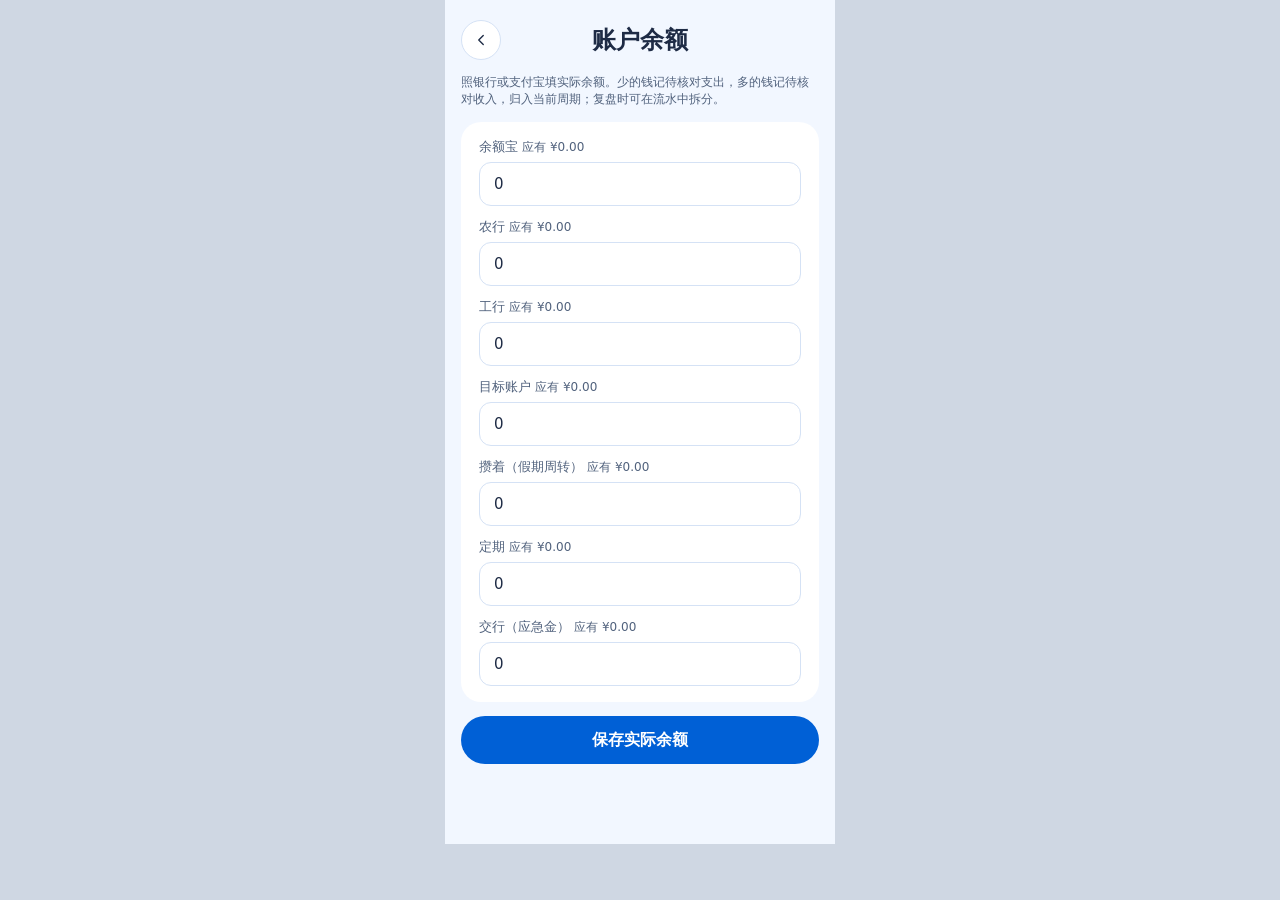
==== pages/accounts.html @ 4bf34e0a "发布记账试用版 v3：安全升级、假期周转、账户对账与订阅自动记账" ====
<!doctype html>
<html lang="zh-CN"><head><meta charset="utf-8"><meta name="viewport" content="width=device-width, initial-scale=1, viewport-fit=cover"><title>账户余额</title><link rel="manifest" href="../manifest.webmanifest"><link rel="stylesheet" href="../css/app.css"></head>
<body><div class="phone"><div class="scroll" id="scroll"></div></div>
<script src="../js/calc.js"></script><script src="../js/store.js"></script><script src="../js/ui.js"></script>
<script>
(function () {
  var root = document.getElementById('scroll');
  function render() {
    var s = Store.state(), cycle = Calc.deriveCycle(s);
    var keys = Object.keys(s.accounts).concat(['jiaohang']);
    root.innerHTML = '<div class="topbar topbar--center"><a class="icon-btn" href="more.html" aria-label="返回">' + UI.icon('left', 18) + '</a><h1>账户余额</h1><span style="width:40px"></span></div>' +
      '<div class="hint">照银行或支付宝填实际余额。少的钱记待核对支出，多的钱记待核对收入，归入当前周期；复盘时可在流水中拆分。</div>' +
      '<section class="card">' + keys.map(function (key) {
        var expected = key === 'abc' ? Calc.expectedAbcBalance(s, cycle.key) : key === 'yuebao' ? Calc.expectedYuebaoBalance(s, cycle.key) : Store.accountBalance(s, key);
        return '<div class="field"><label for="balance-' + key + '">' + UI.esc(Calc.accountName(key)) + ' <span class="hint">应有 ' + UI.money(expected) + '</span></label><input class="input" id="balance-' + key + '" data-account="' + key + '" inputmode="decimal" value="' + expected + '"></div>';
      }).join('') + '</section><button class="btn btn--block" id="saveBalances">保存实际余额</button>';
    UI.on(root, '#saveBalances', 'click', function () {
      try {
        var values = {};
        UI.$$('[data-account]', root).forEach(function (el) {
          if (el.value.trim() === '' || !isFinite(Number(el.value)) || Number(el.value) < 0) throw new Error('请填写不小于 0 的实际余额');
          values[el.getAttribute('data-account')] = Number(el.value);
        });
        var result = Store.reconcileAccountBalances(values);
        if (!Store.lastWriteOk()) return;
        UI.toast(result.entries.length ? '已按实际余额更新，新增 ' + result.entries.length + ' 笔待核对流水' : '余额一致，未新增流水');
        render();
      } catch (e) { UI.toast(e.message); }
    });
  }
  render();
})();
</script></body></html>
---- css/app.css ----
/*!
 * app.css —— 全局样式
 * 配色与圆角照「界面示意」的 9 个 HTML 提取：浅蓝底 #F2F7FF、白卡、浅蓝小格 #E8F1FF。
 */

:root {
  --bg: #F2F7FF;
  --card: #FFFFFF;
  --blue: #0060D6;
  --blue-dark: #004BA8;
  --blue-100: #E8F1FF;
  --blue-150: #DCEBFF;
  --blue-300: #6FA6EC;
  --line: #D5E2F5;
  --line-soft: #EDF2FA;
  --ink: #1E2B45;
  --ink-2: #51627D;
  --ink-3: #9AA9C0;
  --green: #DDF3E4;
  --green-ink: #1F6B3A;
  --orange: #C2620C;
  --orange-bg: #FFF4E5;
  --orange-ink: #8A4B08;
  --orange-chip: #FFE8D6;
  --purple: #463AA2;
  --purple-bg: #ECE8FB;
  --purple-ink: #3B2F86;
  --red: #B42318;
  --desk: #CFD7E3;
  --sheet: #5A6780;
}

* { box-sizing: border-box; -webkit-tap-highlight-color: transparent; }

html { background: var(--desk); }

body {
  margin: 0;
  display: flex;
  justify-content: center;
  font-family: 'Noto Sans SC', -apple-system, BlinkMacSystemFont, 'PingFang SC',
    'Hiragino Sans GB', 'Microsoft YaHei', system-ui, sans-serif;
  color: var(--ink);
  font-variant-numeric: tabular-nums;
}

a { color: var(--blue); text-decoration: none; }
a:hover { color: var(--blue-dark); }

.phone {
  width: 390px;
  height: 844px;
  background: var(--bg);
  display: flex;
  flex-direction: column;
  overflow: hidden;
  position: relative;
}

.phone--tall { height: auto; min-height: 844px; overflow: visible; }

.scroll {
  flex: 1;
  display: flex;
  flex-direction: column;
  gap: 14px;
  padding: 20px 16px 14px;
  min-height: 0;
  overflow-y: auto;
}

.scroll--tight { gap: 12px; }

/* ---------- 顶栏 ---------- */
.topbar {
  display: flex;
  justify-content: space-between;
  align-items: flex-end;
  gap: 10px;
}
.topbar--center { align-items: center; }
/* 日期和星期必须在同一行，不能折行（第 5 节） */
.topbar h1 { margin: 0; font-size: 24px; font-weight: 700; display: flex; align-items: baseline; gap: 8px; flex-wrap: nowrap; white-space: nowrap; min-width: 0; }
.topbar h1 .sub { font-size: 18px; font-weight: 500; color: var(--ink-2); white-space: nowrap; }
/* 日期占位太宽时右侧胶囊让位 */
.topbar { gap: 8px; }
.topbar .pill { flex-shrink: 1; overflow: hidden; text-overflow: ellipsis; }

/* 首页顶部：日期一行、周期胶囊单独一行，不被截断也不压住日期 */
.topbar--stack { flex-wrap: wrap; }
.topbar--stack h1 { flex: 1 1 auto; }
.topbar--stack .pill--row {
  flex: 0 0 auto;
  align-self: flex-start;
  white-space: nowrap;
  overflow: visible;
  max-width: 100%;
}
.topbar h2 { margin: 0; font-size: 20px; font-weight: 700; }

.pill {
  font-size: 12px;
  color: var(--ink);
  background: var(--card);
  border: 1px solid var(--line);
  border-radius: 999px;
  padding: 6px 12px;
  white-space: nowrap;
}

/* ---------- 卡片 ---------- */
.card {
  background: var(--card);
  border-radius: 20px;
  padding: 16px 18px;
  display: flex;
  flex-direction: column;
  gap: 12px;
}
.card--flush { padding: 4px 16px; gap: 0; }
.card--tight { padding: 12px 16px; gap: 8px; }

.card-label { font-size: 13px; color: var(--ink-2); }
.card-value { font-size: 40px; font-weight: 700; line-height: 1.15; margin-top: 2px; }
.card-value--md { font-size: 30px; }
.card-value--sm { font-size: 17px; }
.card-sub { font-size: 13px; color: var(--ink-2); margin-top: 2px; }

.section-title { font-size: 14px; font-weight: 700; }
.section-note { font-size: 12px; color: var(--ink-2); }

/* ---------- 三格小卡 ---------- */
.grid3 { display: grid; grid-template-columns: repeat(3, minmax(0, 1fr)); gap: 8px; }
.grid2 { display: grid; grid-template-columns: repeat(2, minmax(0, 1fr)); gap: 8px; }
.tile { background: var(--blue-100); border-radius: 14px; padding: 10px 12px; min-width: 0; }
.tile .k { font-size: 12px; color: var(--ink-2); }
.tile .v { font-size: 17px; font-weight: 700; margin-top: 2px; }
/* 数字太长时不能折行（第 4 条：剩 ¥400.00 要一行显示） */
.tile .v { white-space: nowrap; overflow: hidden; text-overflow: ellipsis; }
.tile__p { font-size: 12px; font-weight: 400; color: var(--ink-2); margin-right: 2px; }
/* 三个小格太窄时字号收一点 */
.grid3 > .tile .v { font-size: 16px; }
/* 吃饭那行小字也收紧，保证一行显示 */
.card-sub--tight { font-size: 13px; white-space: nowrap; overflow: hidden; text-overflow: ellipsis; }

/* ---------- 预警 ---------- */
.alert-box {
  background: var(--orange-bg);
  border-radius: 16px;
  padding: 12px 14px;
  display: flex;
  flex-direction: column;
  gap: 6px;
}
.alert-box__title { font-size: 13px; font-weight: 700; color: var(--orange-ink); }
.alert-row { display: flex; gap: 8px; align-items: baseline; font-size: 14px; color: #5C3205; }
.alert-row__dot {
  width: 6px; height: 6px; border-radius: 3px; background: var(--orange);
  flex-shrink: 0; transform: translateY(-2px);
}
.alert-row--info { color: var(--ink-2); }
.alert-row--info .alert-row__dot { background: var(--ink-3); }
/* 可点的预警行（备份提醒）：做成整行可点，带下划线提示 */
.alert-row--tappable {
  display: flex; width: 100%; text-align: left; background: none; border: none;
  padding: 4px 0; margin: 0; font: inherit; color: inherit; cursor: pointer;
  text-decoration: underline; text-underline-offset: 3px;
}
.alert-row--tappable:active { opacity: .6; }

/* ---------- 按钮 ---------- */
.btn {
  height: 48px;
  border-radius: 999px;
  border: none;
  background: var(--blue);
  color: #fff;
  font-family: inherit;
  font-size: 16px;
  font-weight: 700;
  display: inline-flex;
  align-items: center;
  justify-content: center;
  gap: 8px;
  cursor: pointer;
  padding: 0 18px;
}
.btn--lg { height: 54px; font-size: 17px; box-shadow: 0 6px 16px rgba(0, 96, 214, 0.25); }
.btn--outline { background: var(--card); border: 1.5px solid var(--blue); color: var(--blue); }
.btn--muted { background: var(--card); border: 1.5px solid var(--line); color: var(--ink-2); }
.btn--danger { background: var(--card); border: 1.5px solid var(--red); color: var(--red); }
.btn--sm { height: 36px; font-size: 13px; padding: 0 14px; }
.btn--block { width: 100%; }
.btn--purple { background: var(--card); border: 1.5px solid var(--purple); color: var(--purple); }
.btn[disabled] { opacity: 0.45; cursor: not-allowed; }

.btn-row { display: flex; gap: 10px; }
.btn-row > .btn { flex: 1; }

.icon-btn {
  width: 40px; height: 40px; border-radius: 999px;
  border: 1px solid var(--line); background: var(--card); color: var(--ink);
  display: inline-flex; align-items: center; justify-content: center;
  cursor: pointer; flex-shrink: 0; text-decoration: none;
}
.icon-btn--flat { border: none; background: var(--bg); }
.icon-btn--sm { width: 36px; height: 36px; }

/* ---------- 分段控件 ---------- */
.seg { display: grid; grid-template-columns: repeat(2, minmax(0, 1fr)); gap: 4px; background: var(--bg); border-radius: 999px; padding: 4px; }
.seg button {
  height: 38px; border-radius: 999px; border: none; background: transparent;
  color: var(--ink-2); font-family: inherit; font-size: 14px; font-weight: 500; cursor: pointer;
}
.seg button[aria-pressed="true"] { background: var(--card); color: var(--blue); font-weight: 700; box-shadow: 0 1px 4px rgba(30, 43, 69, 0.12); }

/* ---------- 胶囊组 ---------- */
.chips { display: flex; flex-wrap: wrap; gap: 6px; }
.chips--box { background: var(--bg); border-radius: 14px; padding: 8px; }
.chip {
  height: 36px; padding: 0 14px; border-radius: 999px;
  border: 1px solid var(--line); background: var(--card); color: var(--ink);
  font-family: inherit; font-size: 14px; cursor: pointer;
  display: inline-flex; align-items: center;
}
.chip[aria-pressed="true"] { background: var(--blue); border-color: var(--blue); color: #fff; font-weight: 700; }
.chips--sub .chip[aria-pressed="true"] { background: #1E4F8F; border-color: #1E4F8F; }

.tag {
  font-size: 11px; border-radius: 999px; padding: 3px 9px;
  background: var(--blue-100); color: #1E4F8F; white-space: nowrap;
  display: inline-flex; align-items: center;
}
.tag--ok { background: var(--green); color: var(--green-ink); }
.tag--muted { background: var(--bg); color: var(--ink-2); }
.tag--warn { background: var(--orange-chip); color: var(--orange); }
.tag--purple { background: var(--purple-bg); color: var(--purple-ink); }
.tag--wide { width: 54px; justify-content: center; }

/* ---------- 表单 ---------- */
.field { display: flex; flex-direction: column; gap: 6px; min-width: 0; }
/* 标签不能竖着一个字一行：整行显示，放不下时横向省略 */
.field > label, .field-label {
  font-size: 13px; color: var(--ink-2);
  white-space: nowrap; overflow: hidden; text-overflow: ellipsis;
}
.input {
  height: 44px; border-radius: 12px; border: 1px solid var(--line);
  padding: 0 14px; font-family: inherit; font-size: 15px;
  color: var(--ink); background: var(--card); width: 100%;
}
.input--right { text-align: right; background: var(--bg); height: 38px; border-radius: 10px; font-size: 15px; }
.input--num { font-weight: 700; }
select.input { appearance: none; }
.amount-row {
  display: flex; align-items: baseline; gap: 6px;
  border-bottom: 2px solid var(--blue); padding-bottom: 6px;
}
.amount-row .cur { font-size: 28px; font-weight: 700; color: var(--ink-2); }
.amount-row input {
  flex: 1; min-width: 0; border: none; outline: none; background: transparent;
  font-family: inherit; font-size: 40px; font-weight: 700; color: var(--ink); padding: 0;
}

.row-between { display: flex; align-items: center; justify-content: space-between; gap: 12px; }
.row-between + .row-between { border-top: 1px solid var(--line-soft); }

/* 开关 */
.switch {
  width: 52px; height: 30px; border-radius: 999px; border: none;
  background: var(--line); position: relative; cursor: pointer; padding: 0; flex-shrink: 0;
}
.switch[aria-checked="true"] { background: var(--blue); }
.switch span {
  position: absolute; top: 3px; left: 3px; width: 24px; height: 24px;
  border-radius: 12px; background: #fff; box-shadow: 0 1px 3px rgba(30, 43, 69, 0.25);
  transition: left .15s;
}
.switch[aria-checked="true"] span { left: 25px; }

/* ---------- 设置分组 ---------- */
.group { display: flex; flex-direction: column; gap: 6px; }
.group > h2 { margin: 0; padding: 0 4px; font-size: 13px; font-weight: 700; color: var(--ink-2); }
.group .card { border-radius: 18px; padding: 4px 16px; gap: 0; }
.group .row-between { padding: 8px 0; }
.group .row-between label { font-size: 15px; }
.hint { font-size: 12px; color: var(--ink-2); }

/* ---------- 底部导航 ---------- */
.nav {
  height: 72px; flex-shrink: 0;
  padding: 6px 8px 10px;
  background: var(--card);
  border-top: 1px solid var(--line);
  display: grid;
  grid-template-columns: repeat(5, minmax(0, 1fr));
  gap: 4px;
}
.nav a {
  display: flex; flex-direction: column; align-items: center; justify-content: center;
  gap: 3px; text-decoration: none; color: var(--ink-2);
  border-radius: 14px; font-size: 11px; font-weight: 500;
}
.nav a.on { color: var(--blue); background: var(--blue-100); font-weight: 700; }

/* ---------- 弹出页（底部抽屉） ---------- */
.sheet-mask {
  position: absolute; inset: 0;
  background: var(--sheet);
  display: flex; flex-direction: column;
  z-index: 20;
}
.sheet-mask--short { padding-top: 56px; }
.sheet-mask--mid { padding-top: 120px; }
.sheet {
  flex: 1; background: var(--card); border-radius: 24px 24px 0 0;
  padding: 10px 18px 18px;
  display: flex; flex-direction: column; gap: 16px;
  min-height: 0; overflow-y: auto;
}
.sheet-grip { width: 40px; height: 4px; border-radius: 2px; background: var(--line); align-self: center; flex-shrink: 0; }
.sheet-actions { display: flex; flex-direction: column; gap: 10px; margin-top: auto; }

/* ---------- 排表列表 ---------- */
.list-box {
  height: 158px; overflow-y: auto;
  display: flex; flex-direction: column;
  border-radius: 12px;
}
.item-row {
  display: flex; align-items: center; gap: 10px;
  min-height: 44px; border-bottom: 1px solid var(--line-soft);
}
.item-row:last-child { border-bottom: none; }
.item-row__name { flex: 1; font-size: 15px; min-width: 0; overflow: hidden; text-overflow: ellipsis; white-space: nowrap; }
.item-row__amt { font-size: 15px; font-weight: 700; }
.item-row__edit {
  width: 36px; height: 36px; border-radius: 999px; background: var(--bg); color: var(--blue);
  display: inline-flex; align-items: center; justify-content: center; flex-shrink: 0;
  border: none; cursor: pointer;
}
.item-row__pin {
  width: 36px; height: 36px; border: none; background: transparent; color: var(--ink-3);
  display: inline-flex; align-items: center; justify-content: center; cursor: pointer; flex-shrink: 0;
}
.item-row__pin.on { color: var(--blue); }

/* ---------- 柱状图 ---------- */
/* grid-template-columns 由 UI.barChart 按周期数内联下发（界面示意 03 的写法）。
   这里的兜底值保证即使内联缺失也保持横向并排，绝不纵向堆叠压住下面的排定项列表。 */
/* 柱状图：柱子和虚线都用 absolute + bottom 定位，共用一个基线。
   数字标签也绝对定位，不参与 flex 布局 —— 否则数字+柱子+gap 会超出容器，
   flex-end 把柱子顶上去，和虚线错位。
   容器不加 border：border 会让 content box 底与 padding box 底差 1px，
   加上 subpixel 取整，柱顶和虚线能差出近 1px。底线用 bar-labels 的 border 画。 */
.bars { display: grid; grid-template-columns: repeat(6, minmax(0, 1fr)); gap: 6px; position: relative; }
.bars__line { position: absolute; left: 0; right: 0; border-top: 1px dashed var(--orange); }
/* 0 线：柱子从这条线往上/往下长。有负数时才画 */
.bars__zero { position: absolute; left: 0; right: 0; border-top: 1px solid #C2410C; opacity: .5; }
.bar { position: relative; min-width: 0; }
.bar__n { position: absolute; left: 0; right: 0; text-align: center; font-size: 10px; color: var(--ink-2); }
.bar__n.low { color: #9A3412; font-weight: 700; }
/* 负数：付不齐排定项，最重要的预警，红色 */
.bar__n.neg { color: #B91C1C; font-weight: 700; font-size: 11px; }
/* 负柱子够高时，标签内嵌在柱子里（白字，不被 0 线遮） */
.bar__n.neg--in { color: #fff; font-size: 10px; }
/* 柱子不加 min-height：正负比例尺要一致，加了保底就把比例 distort 了。
   负数很小时（-38 对 2105）柱子只有 1.4px，靠 0 线上方的红色标签传达。 */
.bar__b { position: absolute; left: 0; right: 0; bottom: 0; width: 100%; border-radius: 4px 4px 0 0; background: var(--blue-300); }
.bar__b.low { background: var(--orange); }
/* 负数柱子在 0 线之下，圆角翻到下面 */
.bar__b.neg { background: #DC2626; border-radius: 0 0 4px 4px; }
.bar-labels { display: grid; gap: 6px; font-size: 11px; color: var(--ink-2); text-align: center; margin-top: 4px; border-top: 1px solid var(--line); padding-top: 4px; }

/* 负数周期提示：付不齐排定项，最重要的预警（第 8 节） */
.neg-note {
  margin-top: 8px; padding: 8px 10px; border-radius: 10px;
  background: var(--red-bg, #FEF2F2); border: 1px solid #FECACA;
}
.neg-note__t { display: block; font-size: 14px; font-weight: 700; color: #B91C1C; }
.neg-note__d { display: block; font-size: 12px; color: #991B1B; margin-top: 2px; }

/* ---------- 进度条 ---------- */
.progress { height: 10px; border-radius: 999px; background: var(--blue-100); overflow: hidden; }
.progress > i { display: block; height: 100%; background: var(--blue); border-radius: 999px; }
.progress--purple { background: var(--purple-bg); }
.progress--purple > i { background: var(--purple); }
.progress--thin { height: 6px; }

/* ---------- 本周日历条 ---------- */
.week-strip { display: grid; grid-template-columns: repeat(7, minmax(0, 1fr)); gap: 5px; }
.day {
  border-radius: 12px; padding: 6px 0; text-align: center;
  background: var(--green); position: relative;
}
.day--work { background: var(--blue-150); }
.day--rest { background: var(--green); }
.day--night { background: var(--blue-150); }
.day--travel { background: var(--purple-bg); }
.day--none { background: transparent; }
.day__w { font-size: 11px; color: var(--ink-2); }
.day__n { font-size: 16px; font-weight: 700; }
.day__s { font-size: 11px; color: var(--green-ink); }
.day--work .day__s, .day--night .day__s { color: #9A3412; font-weight: 700; }
.day__s--rest { color: var(--green-ink); }
.day__s--work { color: #1E4F8F; }
.day__s--travel { color: var(--purple-ink); }
/* 没排班用灰色中性色，不能是绿的（看起来像休息）（第 11 节） */
.day__s--unset { color: var(--ink-3); }
.day--unset .day__n, .day--unset .day__w { color: var(--ink-3); }
/* 今天描边但「未排」仍保持灰色，别被 is-today 的蓝字盖掉 */
.day.is-today.day--unset .day__n, .day.is-today.day--unset .day__w { color: var(--ink-3); }
.mcell--unset.is-today { color: var(--ink-3); }
.day.is-today { box-shadow: inset 0 0 0 2px var(--blue); }
.day.is-today .day__w, .day.is-today .day__n { color: var(--blue); font-weight: 700; }
.day.is-selected { box-shadow: inset 0 0 0 2px var(--purple); }

.night-badge {
  position: absolute; top: 3px; right: 3px;
  font-size: 10px; color: #9A3412; background: var(--orange-chip);
  border-radius: 4px; padding: 0 3px;
}
.travel-label { position: absolute; left: 5px; bottom: 3px; font-size: 10px; color: var(--purple-ink); }
.event-dot { position: absolute; right: 6px; bottom: 7px; width: 6px; height: 6px; border-radius: 3px; background: var(--blue); }

/* ---------- 月视图 ---------- */
.month-head { display: grid; grid-template-columns: repeat(7, minmax(0, 1fr)); gap: 4px; font-size: 11px; color: var(--ink-2); text-align: center; }
.month-row { display: grid; grid-template-columns: repeat(7, minmax(0, 1fr)); gap: 4px; }
.mcell {
  height: 60px; border-radius: 10px; padding: 4px 5px;
  font-size: 14px; color: var(--ink); font-weight: 700;
  background: var(--green); position: relative; cursor: pointer;
  border: none; font-family: inherit;
}
.mcell--work { background: var(--blue-150); }
.mcell--night { background: var(--blue-150); }
.mcell--travel { background: var(--purple-bg); }
.mcell--rest { background: var(--green); }
/* 第 11 节：没排班用中性色，不能显示成休息 */
.mcell--unset { background: var(--gray-100, #F3F4F6); color: var(--ink-3); font-weight: 500; }
.mcell--unset .unset-label { font-size: 12px; letter-spacing: .5px; }
.mcell--out { background: transparent; color: var(--ink-3); cursor: default; }
.mcell.is-today { box-shadow: inset 0 0 0 2px var(--blue); color: var(--blue); }
.mcell.is-selected { box-shadow: inset 0 0 0 2px var(--purple); }
.day--unset { background: var(--gray-100, #F3F4F6); color: var(--ink-3); }
/* 今天描边是蓝框，但「未排」的字保持灰色，别被 is-today 的蓝字盖掉 */
.mcell--unset.is-today, .mcell--unset.is-selected { color: var(--ink-3); }

.trip-bar {
  height: 16px; background: var(--purple); color: #fff;
  font-size: 10px; line-height: 16px; padding-left: 6px;
  white-space: nowrap; overflow: hidden; position: absolute; pointer-events: none;
}
.trip-bar--start { border-radius: 0 5px 5px 0; }
.trip-bar--mid { border-radius: 0; }
.trip-bar--end { border-radius: 0 5px 5px 0; }

.legend { display: flex; flex-wrap: wrap; gap: 10px; font-size: 11px; color: var(--ink-2); padding: 8px 2px 0; }
.legend span { display: flex; align-items: center; gap: 4px; }
.legend i { width: 10px; height: 10px; border-radius: 3px; display: inline-block; }

/* ---------- 流水 ---------- */
.flow-item { display: flex; align-items: center; gap: 12px; padding: 12px 0; border-bottom: 1px solid var(--line-soft); }
.flow-item:last-child { border-bottom: none; }
.flow-item__t { width: 40px; font-size: 12px; color: var(--ink-2); flex-shrink: 0; }
.flow-item__b { flex: 1; min-width: 0; }
.flow-item__n { font-size: 15px; font-weight: 500; }
.flow-item__s { font-size: 12px; color: var(--ink-2); margin-top: 2px; }
.flow-item__a { font-size: 16px; font-weight: 700; }

.date-nav { display: flex; align-items: center; gap: 8px; }
.date-nav__mid {
  flex: 1; height: 44px; border-radius: 999px; border: 1px solid var(--line);
  background: var(--card); color: var(--ink); font-family: inherit;
  font-size: 15px; font-weight: 700; cursor: pointer;
  display: flex; align-items: center; justify-content: center; gap: 8px;
}

/* ---------- 结论块 ---------- */
.verdict { background: var(--blue-100); border-radius: 16px; padding: 14px 16px; display: flex; flex-direction: column; gap: 8px; }
.verdict__label { font-size: 13px; color: var(--ink-2); }
.verdict__main { font-size: 22px; font-weight: 700; color: #1E4F8F; }
.verdict__main.no { color: var(--red); }
.verdict__reasons { display: flex; flex-direction: column; gap: 4px; font-size: 13px; }

.callout { background: var(--green); border-radius: 14px; padding: 10px 14px; display: flex; justify-content: space-between; align-items: center; font-size: 14px; color: var(--green-ink); }
.callout b { font-size: 15px; }
.callout--warn { background: var(--orange-bg); color: var(--orange-ink); flex-direction: column; align-items: flex-start; gap: 3px; }
.callout--warn .t { font-size: 13px; font-weight: 700; }

/* ---------- 杂项 ---------- */
.spacer { flex: 1; }
.muted { color: var(--ink-2); font-size: 13px; }
.mono { font-variant-numeric: tabular-nums; }
.sr { position: absolute; width: 1px; height: 1px; overflow: hidden; clip: rect(0 0 0 0); }
.divider { height: 1px; background: var(--line-soft); }
.stack { display: flex; flex-direction: column; gap: 10px; }
.stack--sm { gap: 6px; }
.inline { display: flex; align-items: center; gap: 8px; }
.wrap { display: flex; flex-wrap: wrap; gap: 8px; }
.text-right { text-align: right; }
.mini-list { display: flex; flex-direction: column; gap: 8px; }
.mini-list__row { display: flex; justify-content: space-between; font-size: 14px; }
.mini-list__row span:last-child { font-weight: 700; }

.link-list { display: flex; flex-direction: column; }
.link-list > a, .link-list > button {
  display: flex; align-items: center; gap: 12px;
  padding: 14px 0; border: none; border-bottom: 1px solid var(--line-soft);
  background: transparent; font-family: inherit; color: var(--ink);
  text-align: left; cursor: pointer; width: 100%;
}
.link-list > *:last-child { border-bottom: none; }
/* 标题和副标题各占一行，不能叠在同一行造成文字重叠 */
.link-list .t { display: block; font-size: 15px; font-weight: 500; }
.link-list .s { display: block; font-size: 12px; color: var(--ink-2); margin-top: 2px; line-height: 1.5; }
.link-list > a > span:first-child, .link-list > button > span:first-child { min-width: 0; }

/* ---------- 测试页 ---------- */
.tests { width: 100%; max-width: 900px; height: auto; margin: 0 auto; padding: 20px 16px 40px; display: block; }
.tests__summary {
  position: sticky; top: 0; z-index: 5;
  background: var(--card); border-radius: 16px; padding: 14px 18px;
  display: flex; align-items: center; gap: 14px; margin-bottom: 14px;
  box-shadow: 0 2px 10px rgba(30, 43, 69, .08);
}
.tests__num { font-size: 30px; font-weight: 700; }
.t-row { display: flex; align-items: flex-start; gap: 12px; padding: 12px 0; border-bottom: 1px solid var(--line-soft); }
.t-row:last-child { border-bottom: none; }
.t-badge {
  width: 26px; height: 26px; border-radius: 13px; flex-shrink: 0;
  display: inline-flex; align-items: center; justify-content: center;
  font-size: 14px; font-weight: 700; color: #fff;
}
.t-badge.ok { background: #1F8A4C; }
.t-badge.no { background: #C0392B; }
.t-name { font-size: 15px; font-weight: 500; }
.t-vals { font-size: 12px; color: var(--ink-2); margin-top: 3px; font-family: ui-monospace, Consolas, monospace; }

/* ---------- 启动页 ---------- */
.launch { width: 100%; max-width: 560px; height: auto; margin: 0 auto; padding: 24px 18px 40px; display: block; }
.launch__grid { display: grid; grid-template-columns: repeat(2, minmax(0, 1fr)); gap: 10px; }
.launch__item {
  display: flex; flex-direction: column; gap: 3px;
  background: var(--card); border-radius: 16px; padding: 14px;
  text-decoration: none; color: var(--ink);
}
.launch__item b { font-size: 16px; }
.launch__item span { font-size: 12px; color: var(--ink-2); }

@media (max-width: 420px) {
  .phone { width: 100vw; }
}
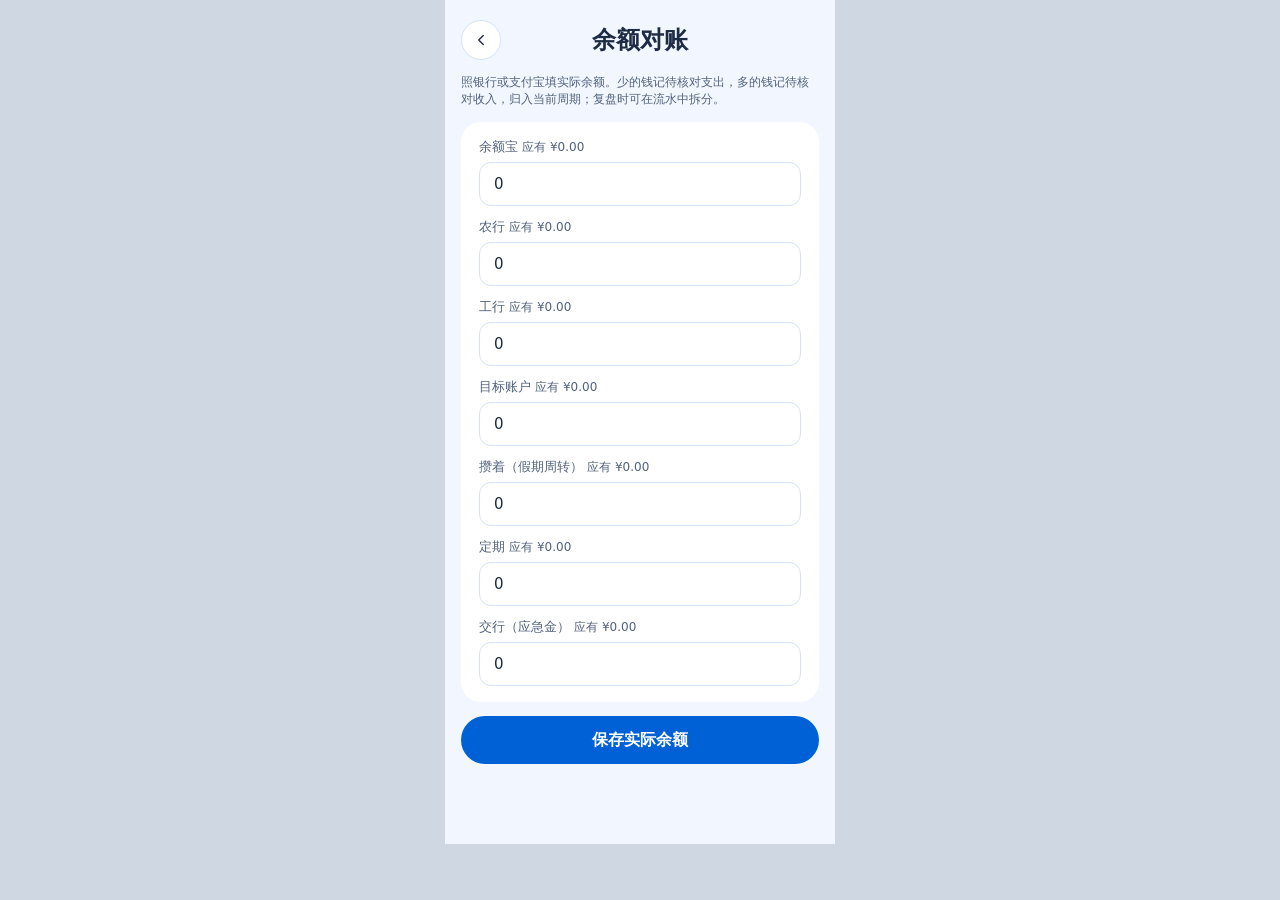
==== commit ae8b9df9: "新增首次起始余额设置，将账户余额入口改为余额对账" ====
--- a/pages/accounts.html
+++ b/pages/accounts.html
@@ -1,5 +1,5 @@
 <!doctype html>
-<html lang="zh-CN"><head><meta charset="utf-8"><meta name="viewport" content="width=device-width, initial-scale=1, viewport-fit=cover"><title>账户余额</title><link rel="manifest" href="../manifest.webmanifest"><link rel="stylesheet" href="../css/app.css"></head>
+<html lang="zh-CN"><head><meta charset="utf-8"><meta name="viewport" content="width=device-width, initial-scale=1, viewport-fit=cover"><title>余额对账</title><link rel="manifest" href="../manifest.webmanifest"><link rel="stylesheet" href="../css/app.css"></head>
 <body><div class="phone"><div class="scroll" id="scroll"></div></div>
 <script src="../js/calc.js"></script><script src="../js/store.js"></script><script src="../js/ui.js"></script>
 <script>
@@ -8,7 +8,7 @@
   function render() {
     var s = Store.state(), cycle = Calc.deriveCycle(s);
     var keys = Object.keys(s.accounts).concat(['jiaohang']);
-    root.innerHTML = '<div class="topbar topbar--center"><a class="icon-btn" href="more.html" aria-label="返回">' + UI.icon('left', 18) + '</a><h1>账户余额</h1><span style="width:40px"></span></div>' +
+    root.innerHTML = '<div class="topbar topbar--center"><a class="icon-btn" href="more.html" aria-label="返回">' + UI.icon('left', 18) + '</a><h1>余额对账</h1><span style="width:40px"></span></div>' +
       '<div class="hint">照银行或支付宝填实际余额。少的钱记待核对支出，多的钱记待核对收入，归入当前周期；复盘时可在流水中拆分。</div>' +
       '<section class="card">' + keys.map(function (key) {
         var expected = key === 'abc' ? Calc.expectedAbcBalance(s, cycle.key) : key === 'yuebao' ? Calc.expectedYuebaoBalance(s, cycle.key) : Store.accountBalance(s, key);
